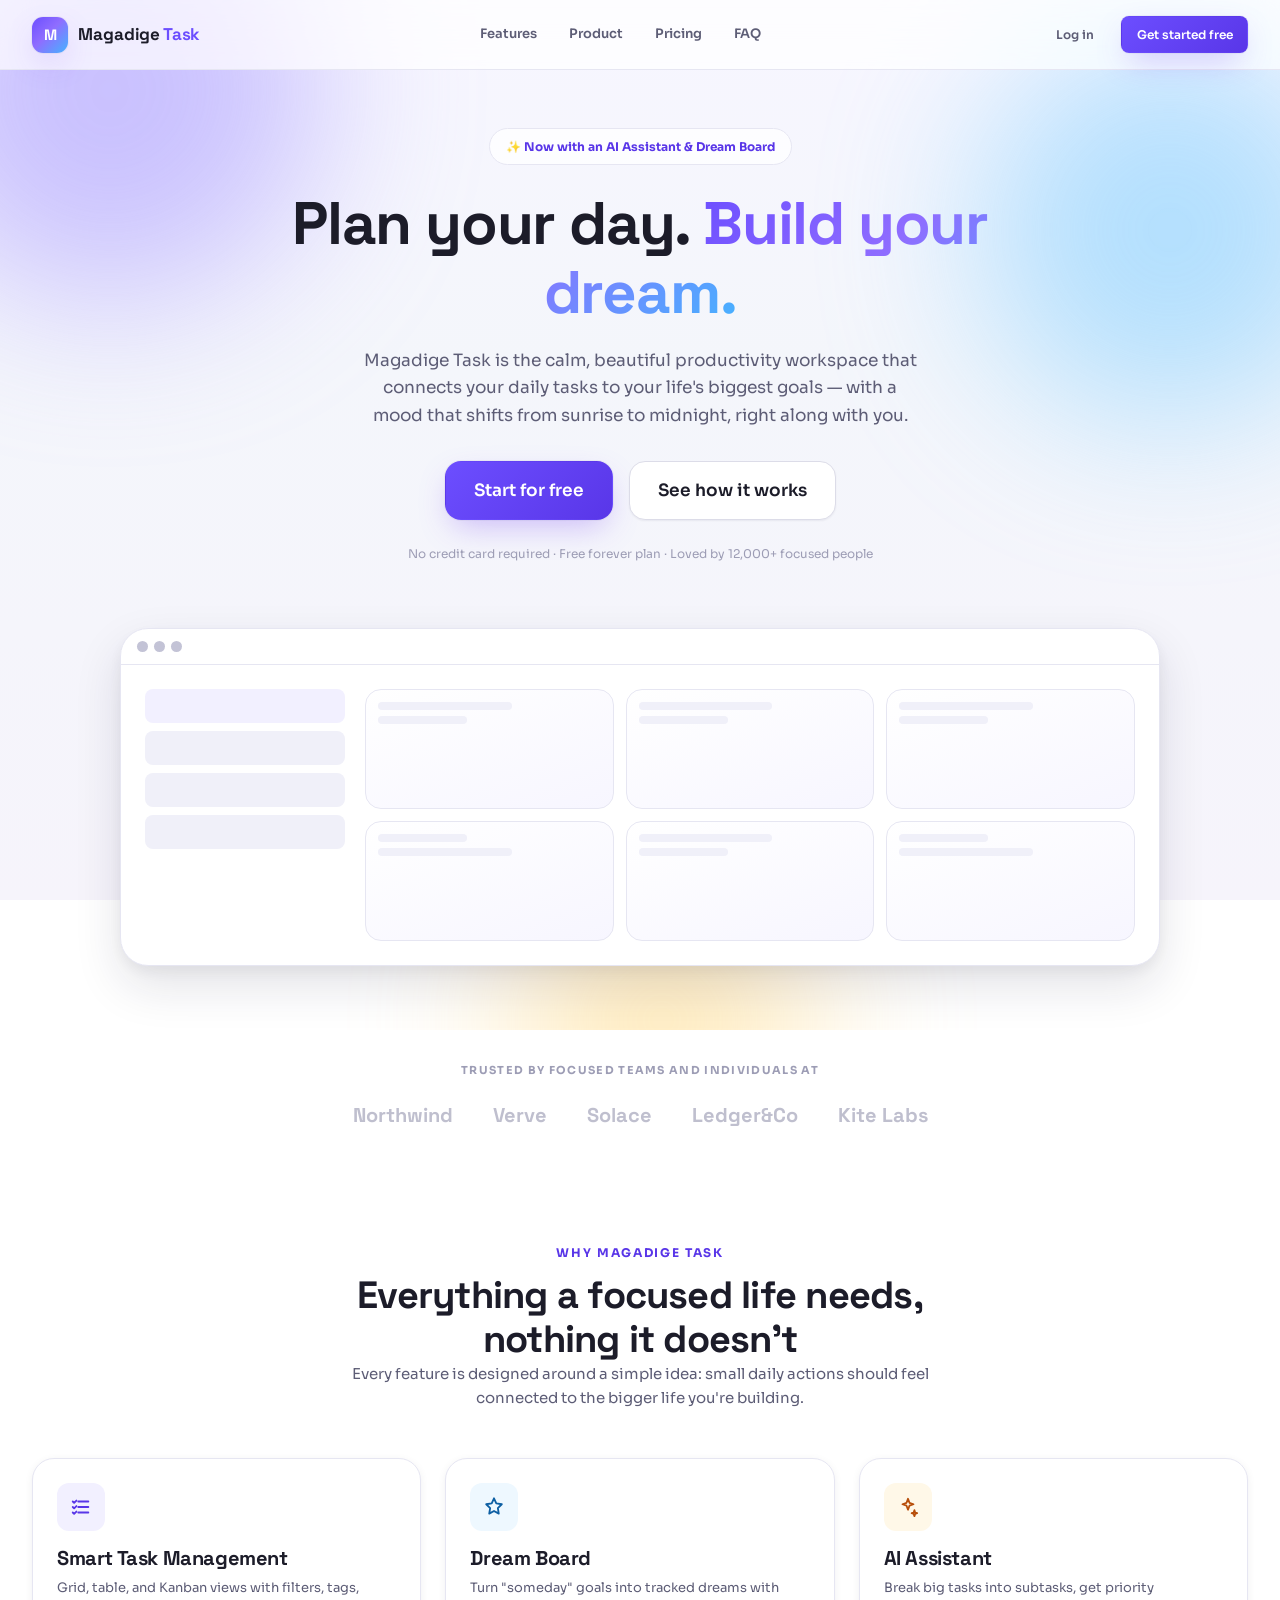
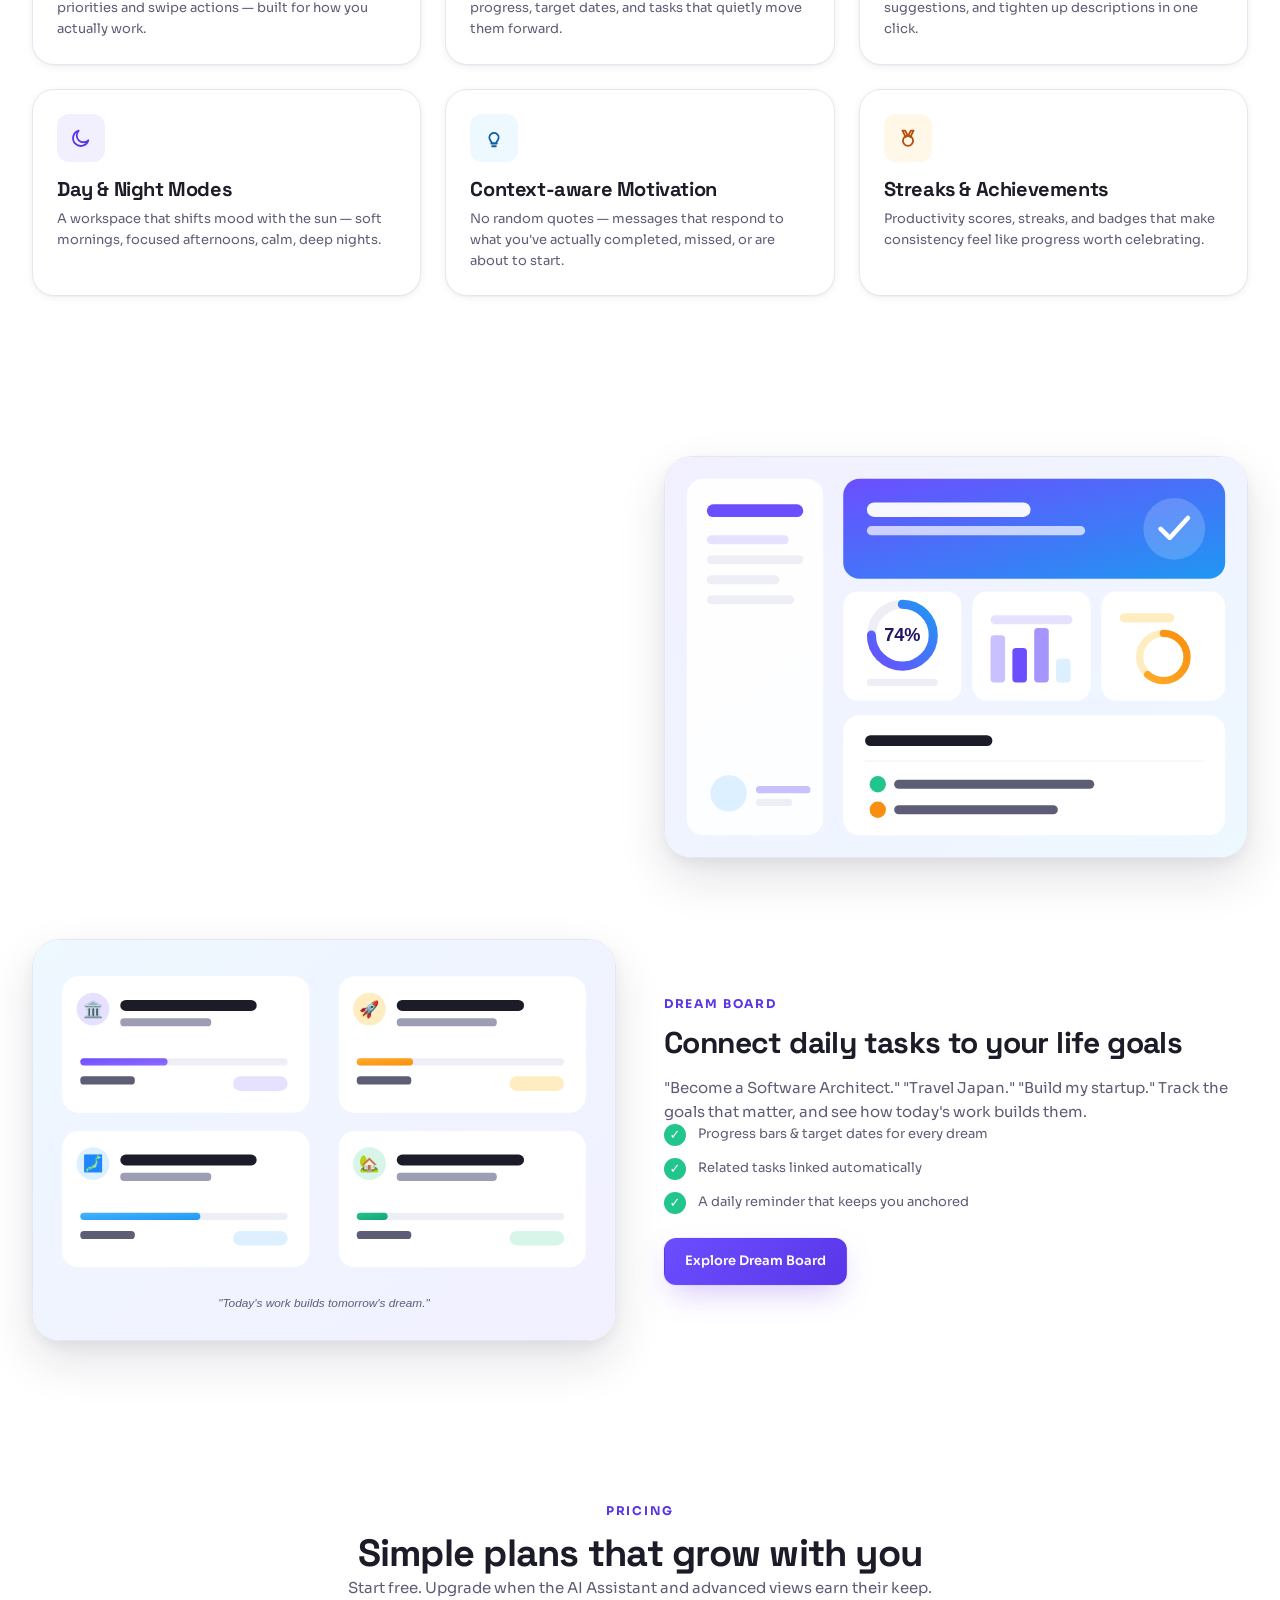
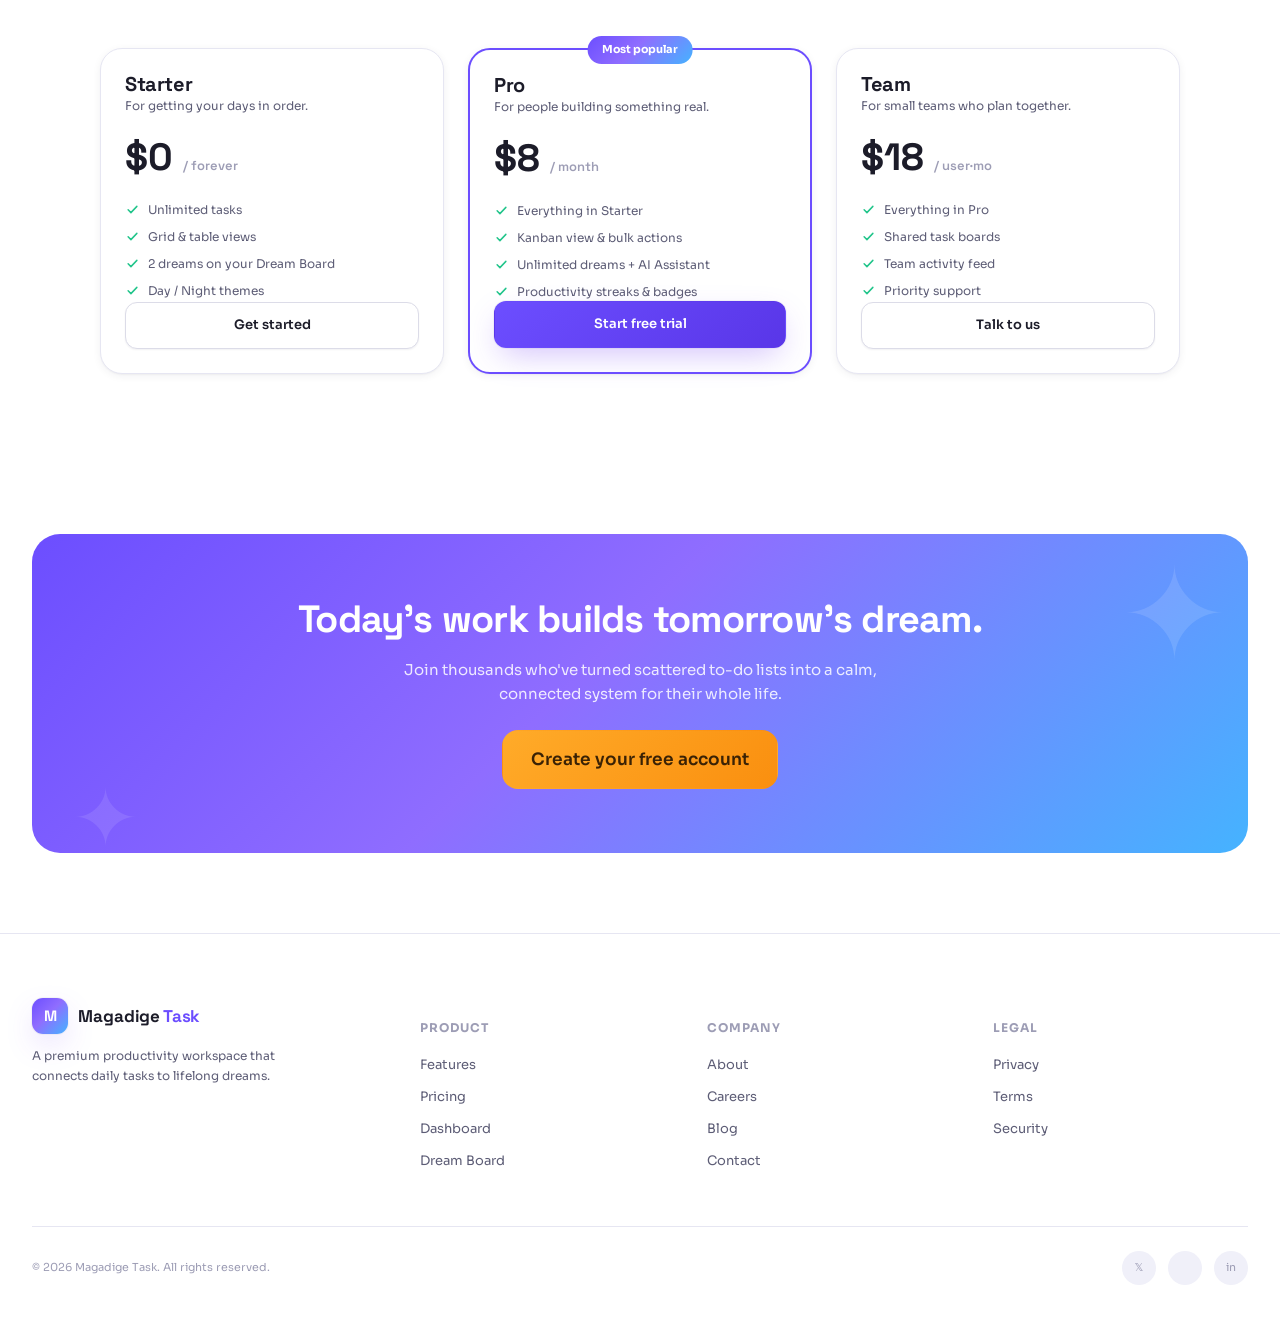
==== To do web - front end/index.html @ 0cd831a3 "Initial commit" ====
<!DOCTYPE html>
<html lang="en">
<head>
<meta charset="UTF-8" />
<meta name="viewport" content="width=device-width, initial-scale=1.0" />
<title>Magadige Task — Turn today's work into tomorrow's dream</title>
<meta name="description" content="A premium, AI-inspired productivity platform. Plan tasks, track dreams, and stay motivated with a beautifully designed day/night workspace." />
<link rel="preconnect" href="https://fonts.googleapis.com">
<link href="https://fonts.googleapis.com/css2?family=Sora:wght@400;500;600;700;800&family=Space+Grotesk:wght@500;600;700&display=swap" rel="stylesheet">
<script>
  (function () {
    var ov = localStorage.getItem("magadige_theme_override");
    var h = new Date().getHours();
    var period = ov === "day" ? "afternoon" : ov === "night" ? "night" : (h >= 5 && h < 12 ? "morning" : h >= 12 && h < 17 ? "afternoon" : h >= 17 && h < 21 ? "evening" : "night");
    document.documentElement.setAttribute("data-theme", period === "night" ? "night" : "day");
    document.documentElement.setAttribute("data-period", period);
  })();
</script>
<link rel="stylesheet" href="css/variables.css" />
<link rel="stylesheet" href="css/base.css" />
<link rel="stylesheet" href="css/animations.css" />
<link rel="stylesheet" href="css/components.css" />
<link rel="stylesheet" href="css/pages/landing.css" />
</head>
<body>

<!-- ============================= NAVBAR ============================= -->
<nav class="nav">
  <div class="brand">
    <div class="brand-mark">M</div>
    <div class="brand-name">Magadige <span>Task</span></div>
  </div>
  <div class="nav-links">
    <a href="#features">Features</a>
    <a href="#showcase">Product</a>
    <a href="#pricing">Pricing</a>
    <a href="#faq">FAQ</a>
  </div>
  <div class="nav-cta">
    <a href="login.html" class="btn btn-ghost btn-sm">Log in</a>
    <a href="register.html" class="btn btn-primary btn-sm">Get started free</a>
  </div>
  <button class="icon-btn nav-burger" id="navBurger" aria-label="Menu"></button>
</nav>

<!-- ============================= HERO ============================= -->
<header class="hero">
  <div class="hero-bg-orb a"></div>
  <div class="hero-bg-orb b"></div>
  <div class="hero-bg-orb c"></div>

  <div class="hero-badge anim-fade-up">✨ Now with an AI Assistant &amp; Dream Board</div>
  <h1 class="anim-fade-up" style="animation-delay:.05s">Plan your day. <span class="grad">Build your dream.</span></h1>
  <p class="lead anim-fade-up" style="animation-delay:.1s">Magadige Task is the calm, beautiful productivity workspace that connects your daily tasks to your life's biggest goals — with a mood that shifts from sunrise to midnight, right along with you.</p>
  <div class="hero-cta anim-fade-up" style="animation-delay:.15s">
    <a href="register.html" class="btn btn-primary btn-lg">Start for free</a>
    <a href="#showcase" class="btn btn-secondary btn-lg">See how it works</a>
  </div>
  <p class="hero-meta anim-fade-up" style="animation-delay:.2s">No credit card required · Free forever plan · Loved by 12,000+ focused people</p>

  <div class="hero-mock anim-scale-in" style="animation-delay:.25s">
    <div class="hero-mock-bar"><span></span><span></span><span></span></div>
    <div class="hero-mock-body">
      <div class="mock-side">
        <div class="mock-side-item active"></div>
        <div class="mock-side-item"></div>
        <div class="mock-side-item"></div>
        <div class="mock-side-item"></div>
      </div>
      <div class="mock-main">
        <div class="mock-card"><div class="mock-line w60"></div><div class="mock-line w40"></div></div>
        <div class="mock-card"><div class="mock-line w60"></div><div class="mock-line w40"></div></div>
        <div class="mock-card"><div class="mock-line w60"></div><div class="mock-line w40"></div></div>
        <div class="mock-card"><div class="mock-line w40"></div><div class="mock-line w60"></div></div>
        <div class="mock-card"><div class="mock-line w60"></div><div class="mock-line w40"></div></div>
        <div class="mock-card"><div class="mock-line w40"></div><div class="mock-line w60"></div></div>
      </div>
    </div>
  </div>
</header>

<section class="trust-strip">
  <p>Trusted by focused teams and individuals at</p>
  <div class="trust-logos">
    <span>Northwind</span><span>Verve</span><span>Solace</span><span>Ledger&amp;Co</span><span>Kite Labs</span>
  </div>
</section>

<!-- ============================= FEATURES ============================= -->
<section class="section" id="features">
  <div class="section-intro">
    <span class="eyebrow">Why Magadige Task</span>
    <h2>Everything a focused life needs, nothing it doesn't</h2>
    <p>Every feature is designed around a simple idea: small daily actions should feel connected to the bigger life you're building.</p>
  </div>
  <div class="feature-grid stagger">
    <div class="card feature-card hover-lift">
      <div class="feature-icon"><svg viewBox="0 0 24 24" fill="none" stroke="currentColor" stroke-width="2" stroke-linecap="round" stroke-linejoin="round"><path d="M9 6h11M9 12h11M9 18h11"/><path d="m3 6 1.5 1.5L7 5"/><path d="m3 12 1.5 1.5L7 11"/><path d="m3 18 1.5 1.5L7 17"/></svg></div>
      <h4>Smart Task Management</h4>
      <p>Grid, table, and Kanban views with filters, tags, priorities and swipe actions — built for how you actually work.</p>
    </div>
    <div class="card feature-card hover-lift">
      <div class="feature-icon"><svg viewBox="0 0 24 24" fill="none" stroke="currentColor" stroke-width="2" stroke-linecap="round" stroke-linejoin="round"><path d="M12 2.5 14.5 8l6 1-4.3 4.2 1 6-5.2-2.9-5.2 2.9 1-6L3.5 9l6-1Z"/></svg></div>
      <h4>Dream Board</h4>
      <p>Turn "someday" goals into tracked dreams with progress, target dates, and tasks that quietly move them forward.</p>
    </div>
    <div class="card feature-card hover-lift">
      <div class="feature-icon"><svg viewBox="0 0 24 24" fill="none" stroke="currentColor" stroke-width="2" stroke-linecap="round" stroke-linejoin="round"><path d="m12 3 1.6 4.4L18 9l-4.4 1.6L12 15l-1.6-4.4L6 9l4.4-1.6Z"/><path d="M19 15.5 19.8 18l2.2.8-2.2.8L19 22l-.8-2.4-2.2-.8 2.2-.8Z"/></svg></div>
      <h4>AI Assistant</h4>
      <p>Break big tasks into subtasks, get priority suggestions, and tighten up descriptions in one click.</p>
    </div>
    <div class="card feature-card hover-lift">
      <div class="feature-icon"><svg viewBox="0 0 24 24" fill="none" stroke="currentColor" stroke-width="2" stroke-linecap="round" stroke-linejoin="round"><path d="M20 14.5A8.5 8.5 0 1 1 9.5 4a7 7 0 0 0 10.5 10.5Z"/></svg></div>
      <h4>Day &amp; Night Modes</h4>
      <p>A workspace that shifts mood with the sun — soft mornings, focused afternoons, calm, deep nights.</p>
    </div>
    <div class="card feature-card hover-lift">
      <div class="feature-icon"><svg viewBox="0 0 24 24" fill="none" stroke="currentColor" stroke-width="2" stroke-linecap="round" stroke-linejoin="round"><path d="M9 18h6M10 21h4M8 14.5a5 5 0 1 1 8 0c-.9 1-1.5 1.7-1.5 3H9.5c0-1.3-.6-2-1.5-3Z"/></svg></div>
      <h4>Context-aware Motivation</h4>
      <p>No random quotes — messages that respond to what you've actually completed, missed, or are about to start.</p>
    </div>
    <div class="card feature-card hover-lift">
      <div class="feature-icon"><svg viewBox="0 0 24 24" fill="none" stroke="currentColor" stroke-width="2" stroke-linecap="round" stroke-linejoin="round"><circle cx="12" cy="15" r="5.5"/><path d="m9 4 3 6 3-6M9 4H6l3.5 7M15 4h3l-3.5 7"/></svg></div>
      <h4>Streaks &amp; Achievements</h4>
      <p>Productivity scores, streaks, and badges that make consistency feel like progress worth celebrating.</p>
    </div>
  </div>
</section>

<!-- ============================= SHOWCASE ============================= -->
<section class="section" id="showcase">
  <div class="showcase" style="margin-bottom: var(--sp-20);">
    <div class="showcase-copy anim-fade-up">
      <span class="eyebrow">Dashboard</span>
      <h3>A morning briefing that actually motivates you</h3>
      <p>See your progress, your focus for the day, and a quote that matches your momentum — not a random one.</p>
      <ul class="showcase-list">
        <li><span class="tick">✓</span> Daily &amp; weekly progress at a glance</li>
        <li><span class="tick">✓</span> Task statistics: completed, pending, overdue</li>
        <li><span class="tick">✓</span> Productivity score with streaks and badges</li>
      </ul>
      <a href="register.html" class="btn btn-primary" style="margin-top:var(--sp-6);">Try the dashboard</a>
    </div>
    <div class="showcase-visual anim-scale-in">
      <img src="assets/illustrations/shot-dashboard.svg" alt="Magadige Task dashboard preview" />
    </div>
  </div>

  <div class="showcase reverse">
    <div class="showcase-copy anim-fade-up">
      <span class="eyebrow">Dream Board</span>
      <h3>Connect daily tasks to your life goals</h3>
      <p>"Become a Software Architect." "Travel Japan." "Build my startup." Track the goals that matter, and see how today's work builds them.</p>
      <ul class="showcase-list">
        <li><span class="tick">✓</span> Progress bars &amp; target dates for every dream</li>
        <li><span class="tick">✓</span> Related tasks linked automatically</li>
        <li><span class="tick">✓</span> A daily reminder that keeps you anchored</li>
      </ul>
      <a href="register.html" class="btn btn-primary" style="margin-top:var(--sp-6);">Explore Dream Board</a>
    </div>
    <div class="showcase-visual anim-scale-in">
      <img src="assets/illustrations/shot-dreams.svg" alt="Dream Board preview" />
    </div>
  </div>
</section>

<!-- ============================= PRICING ============================= -->
<section class="section" id="pricing">
  <div class="section-intro">
    <span class="eyebrow">Pricing</span>
    <h2>Simple plans that grow with you</h2>
    <p>Start free. Upgrade when the AI Assistant and advanced views earn their keep.</p>
  </div>
  <div class="pricing-grid">
    <div class="card price-card">
      <h4>Starter</h4>
      <p style="font-size:var(--fs-xs);">For getting your days in order.</p>
      <div class="price-amount">$0 <span>/ forever</span></div>
      <ul class="price-features">
        <li><svg viewBox="0 0 24 24" width="15" height="15" fill="none" stroke="currentColor" stroke-width="2.4" stroke-linecap="round" stroke-linejoin="round" style="color:var(--mint-500);flex-shrink:0;"><path d="m5 12.5 4.5 4.5L19 7"/></svg> Unlimited tasks</li>
        <li><svg viewBox="0 0 24 24" width="15" height="15" fill="none" stroke="currentColor" stroke-width="2.4" stroke-linecap="round" stroke-linejoin="round" style="color:var(--mint-500);flex-shrink:0;"><path d="m5 12.5 4.5 4.5L19 7"/></svg> Grid &amp; table views</li>
        <li><svg viewBox="0 0 24 24" width="15" height="15" fill="none" stroke="currentColor" stroke-width="2.4" stroke-linecap="round" stroke-linejoin="round" style="color:var(--mint-500);flex-shrink:0;"><path d="m5 12.5 4.5 4.5L19 7"/></svg> 2 dreams on your Dream Board</li>
        <li><svg viewBox="0 0 24 24" width="15" height="15" fill="none" stroke="currentColor" stroke-width="2.4" stroke-linecap="round" stroke-linejoin="round" style="color:var(--mint-500);flex-shrink:0;"><path d="m5 12.5 4.5 4.5L19 7"/></svg> Day / Night themes</li>
      </ul>
      <a href="register.html" class="btn btn-secondary btn-block">Get started</a>
    </div>
    <div class="card price-card featured">
      <div class="price-badge">Most popular</div>
      <h4>Pro</h4>
      <p style="font-size:var(--fs-xs);">For people building something real.</p>
      <div class="price-amount">$8 <span>/ month</span></div>
      <ul class="price-features">
        <li><svg viewBox="0 0 24 24" width="15" height="15" fill="none" stroke="currentColor" stroke-width="2.4" stroke-linecap="round" stroke-linejoin="round" style="color:var(--mint-500);flex-shrink:0;"><path d="m5 12.5 4.5 4.5L19 7"/></svg> Everything in Starter</li>
        <li><svg viewBox="0 0 24 24" width="15" height="15" fill="none" stroke="currentColor" stroke-width="2.4" stroke-linecap="round" stroke-linejoin="round" style="color:var(--mint-500);flex-shrink:0;"><path d="m5 12.5 4.5 4.5L19 7"/></svg> Kanban view &amp; bulk actions</li>
        <li><svg viewBox="0 0 24 24" width="15" height="15" fill="none" stroke="currentColor" stroke-width="2.4" stroke-linecap="round" stroke-linejoin="round" style="color:var(--mint-500);flex-shrink:0;"><path d="m5 12.5 4.5 4.5L19 7"/></svg> Unlimited dreams + AI Assistant</li>
        <li><svg viewBox="0 0 24 24" width="15" height="15" fill="none" stroke="currentColor" stroke-width="2.4" stroke-linecap="round" stroke-linejoin="round" style="color:var(--mint-500);flex-shrink:0;"><path d="m5 12.5 4.5 4.5L19 7"/></svg> Productivity streaks &amp; badges</li>
      </ul>
      <a href="register.html" class="btn btn-primary btn-block">Start free trial</a>
    </div>
    <div class="card price-card">
      <h4>Team</h4>
      <p style="font-size:var(--fs-xs);">For small teams who plan together.</p>
      <div class="price-amount">$18 <span>/ user·mo</span></div>
      <ul class="price-features">
        <li><svg viewBox="0 0 24 24" width="15" height="15" fill="none" stroke="currentColor" stroke-width="2.4" stroke-linecap="round" stroke-linejoin="round" style="color:var(--mint-500);flex-shrink:0;"><path d="m5 12.5 4.5 4.5L19 7"/></svg> Everything in Pro</li>
        <li><svg viewBox="0 0 24 24" width="15" height="15" fill="none" stroke="currentColor" stroke-width="2.4" stroke-linecap="round" stroke-linejoin="round" style="color:var(--mint-500);flex-shrink:0;"><path d="m5 12.5 4.5 4.5L19 7"/></svg> Shared task boards</li>
        <li><svg viewBox="0 0 24 24" width="15" height="15" fill="none" stroke="currentColor" stroke-width="2.4" stroke-linecap="round" stroke-linejoin="round" style="color:var(--mint-500);flex-shrink:0;"><path d="m5 12.5 4.5 4.5L19 7"/></svg> Team activity feed</li>
        <li><svg viewBox="0 0 24 24" width="15" height="15" fill="none" stroke="currentColor" stroke-width="2.4" stroke-linecap="round" stroke-linejoin="round" style="color:var(--mint-500);flex-shrink:0;"><path d="m5 12.5 4.5 4.5L19 7"/></svg> Priority support</li>
      </ul>
      <a href="register.html" class="btn btn-secondary btn-block">Talk to us</a>
    </div>
  </div>
</section>

<!-- ============================= CTA ============================= -->
<section class="section" id="faq">
  <div class="cta-banner">
    <h2>Today's work builds tomorrow's dream.</h2>
    <p>Join thousands who've turned scattered to-do lists into a calm, connected system for their whole life.</p>
    <a href="register.html" class="btn btn-accent btn-lg">Create your free account</a>
  </div>
</section>

<!-- ============================= FOOTER ============================= -->
<footer class="footer">
  <div class="footer-grid">
    <div class="footer-brand">
      <div class="brand">
        <div class="brand-mark">M</div>
        <div class="brand-name">Magadige <span>Task</span></div>
      </div>
      <p>A premium productivity workspace that connects daily tasks to lifelong dreams.</p>
    </div>
    <div class="footer-col">
      <h5>Product</h5>
      <a href="#features">Features</a>
      <a href="#pricing">Pricing</a>
      <a href="dashboard.html">Dashboard</a>
      <a href="dreams.html">Dream Board</a>
    </div>
    <div class="footer-col">
      <h5>Company</h5>
      <a href="#">About</a>
      <a href="#">Careers</a>
      <a href="#">Blog</a>
      <a href="#">Contact</a>
    </div>
    <div class="footer-col">
      <h5>Legal</h5>
      <a href="#">Privacy</a>
      <a href="#">Terms</a>
      <a href="#">Security</a>
    </div>
  </div>
  <div class="footer-bottom">
    <span>© 2026 Magadige Task. All rights reserved.</span>
    <div class="footer-social">
      <a href="#" aria-label="Twitter">𝕏</a>
      <a href="#" aria-label="GitHub"></a>
      <a href="#" aria-label="LinkedIn">in</a>
    </div>
  </div>
</footer>

<script src="js/icons.js"></script>
<script src="js/landing.js"></script>
</body>
</html>
---- To do web - front end/css/variables.css ----
/* ==========================================================================
   MAGADIGE TASK — Design Tokens
   Core variables shared across the entire product. Themes (day/night) swap
   the semantic tokens only — component CSS never hardcodes raw colors.
   ========================================================================== */

:root {
  /* ---- Brand ramp -------------------------------------------------- */
  --indigo-50:  #f2f0ff;
  --indigo-100: #e5e1ff;
  --indigo-200: #c9c0ff;
  --indigo-300: #a596ff;
  --indigo-400: #8570ff;
  --indigo-500: #6c4eff;
  --indigo-600: #5936e8;
  --indigo-700: #4527c2;
  --indigo-800: #341d94;
  --indigo-900: #241468;

  --sky-50:  #eef8ff;
  --sky-100: #dcf0ff;
  --sky-200: #b3e2ff;
  --sky-300: #7dcdff;
  --sky-400: #45b3ff;
  --sky-500: #1f97f2;
  --sky-600: #1078cc;
  --sky-700: #0d5fa3;
  --sky-800: #0e4d81;
  --sky-900: #0f3f68;

  --amber-50:  #fff8e8;
  --amber-100: #ffedc2;
  --amber-200: #ffdb8a;
  --amber-300: #ffc352;
  --amber-400: #ffab29;
  --amber-500: #fa8f0f;
  --amber-600: #dd6c08;
  --amber-700: #b74e0a;
  --amber-800: #93390f;
  --amber-900: #782f10;

  --coral-500: #ff6b6b;
  --coral-600: #ee4f4f;
  --mint-500:  #22c58b;
  --mint-600:  #16a374;

  --gray-0:   #ffffff;
  --gray-25:  #fbfbfe;
  --gray-50:  #f5f5fb;
  --gray-100: #eeeef7;
  --gray-150: #e6e6f2;
  --gray-200: #dcdce8;
  --gray-300: #c3c3d6;
  --gray-400: #9d9db5;
  --gray-500: #7a7a95;
  --gray-600: #5d5d76;
  --gray-700: #46465c;
  --gray-800: #2e2e40;
  --gray-900: #1c1c29;
  --gray-950: #101018;

  /* ---- Typography ---------------------------------------------------- */
  --font-display: "Space Grotesk", "Sora", ui-sans-serif, sans-serif;
  --font-sans: "Sora", "Inter", ui-sans-serif, system-ui, -apple-system, "Segoe UI", sans-serif;
  --font-mono: "JetBrains Mono", ui-monospace, "SFMono-Regular", Menlo, monospace;

  --fs-2xs: 0.6875rem;
  --fs-xs:  0.75rem;
  --fs-sm:  0.8125rem;
  --fs-base: 0.9375rem;
  --fs-md:  1.0625rem;
  --fs-lg:  1.25rem;
  --fs-xl:  1.5rem;
  --fs-2xl: 1.875rem;
  --fs-3xl: 2.375rem;
  --fs-4xl: 3rem;
  --fs-5xl: 3.75rem;

  --lh-tight: 1.15;
  --lh-snug: 1.35;
  --lh-normal: 1.6;

  /* ---- Spacing (4px scale) ------------------------------------------- */
  --sp-1: 0.25rem;
  --sp-2: 0.5rem;
  --sp-3: 0.75rem;
  --sp-4: 1rem;
  --sp-5: 1.25rem;
  --sp-6: 1.5rem;
  --sp-8: 2rem;
  --sp-10: 2.5rem;
  --sp-12: 3rem;
  --sp-16: 4rem;
  --sp-20: 5rem;
  --sp-24: 6rem;

  /* ---- Radius ---------------------------------------------------------- */
  --r-sm: 8px;
  --r-md: 12px;
  --r-lg: 16px;
  --r-xl: 22px;
  --r-2xl: 28px;
  --r-full: 999px;

  /* ---- Motion ---------------------------------------------------------- */
  --ease-out: cubic-bezier(0.16, 1, 0.3, 1);
  --ease-in-out: cubic-bezier(0.65, 0, 0.35, 1);
  --ease-spring: cubic-bezier(0.34, 1.56, 0.64, 1);
  --dur-fast: 140ms;
  --dur-base: 220ms;
  --dur-slow: 420ms;
  --dur-slower: 650ms;

  /* ---- Elevation (day defaults, overridden per-theme below) ---------- */
  --shadow-color: 235 45% 15%;
  --shadow-xs: 0 1px 2px hsl(var(--shadow-color) / 0.06);
  --shadow-sm: 0 2px 8px hsl(var(--shadow-color) / 0.06), 0 1px 2px hsl(var(--shadow-color) / 0.04);
  --shadow-md: 0 8px 24px hsl(var(--shadow-color) / 0.08), 0 2px 6px hsl(var(--shadow-color) / 0.05);
  --shadow-lg: 0 20px 48px hsl(var(--shadow-color) / 0.12), 0 6px 16px hsl(var(--shadow-color) / 0.06);
  --shadow-glow: 0 0 0 1px hsl(var(--shadow-color) / 0.04), 0 12px 32px -8px hsl(258 90% 60% / 0.35);

  --container-max: 1280px;
  --z-nav: 100;
  --z-drawer: 300;
  --z-modal: 300;
  --z-toast: 400;
  --z-ai: 250;
}

/* ==========================================================================
   ☀️ DAY THEME (default) — bright, airy, optimistic
   ========================================================================== */
:root,
[data-theme="day"] {
  --bg-app: linear-gradient(180deg, #f7f6ff 0%, #f4f6fb 40%, #f6f4fb 100%);
  --bg-canvas: #f5f5fb;
  --bg-surface: #ffffff;
  --bg-surface-2: #fbfbff;
  --bg-sunken: #f0f0f9;
  --bg-glass: rgba(255, 255, 255, 0.72);
  --bg-glass-border: rgba(255, 255, 255, 0.5);
  --bg-overlay: rgba(28, 28, 41, 0.42);

  --text-primary: var(--gray-900);
  --text-secondary: var(--gray-600);
  --text-tertiary: var(--gray-400);
  --text-inverse: #ffffff;
  --text-on-brand: #ffffff;

  --border-subtle: var(--gray-150);
  --border-default: var(--gray-200);
  --border-strong: var(--gray-300);

  --brand: var(--indigo-500);
  --brand-strong: var(--indigo-600);
  --brand-soft: var(--indigo-50);
  --accent: var(--amber-500);
  --accent-soft: var(--amber-50);
  --secondary: var(--sky-500);
  --secondary-soft: var(--sky-50);

  --hero-gradient: linear-gradient(135deg, #6c4eff 0%, #8f6dff 45%, #45b3ff 100%);
  --card-gradient: linear-gradient(160deg, #ffffff 0%, #f7f6ff 100%);
  --sidebar-bg: rgba(255, 255, 255, 0.78);

  --period-icon-filter: none;
  color-scheme: light;
}

/* ==========================================================================
   🌙 NIGHT THEME — calm, deep, focused
   ========================================================================== */
[data-theme="night"] {
  --shadow-color: 250 60% 3%;
  --bg-app: radial-gradient(1200px 800px at 15% -10%, #221a45 0%, transparent 60%),
            radial-gradient(1000px 700px at 110% 10%, #12233f 0%, transparent 55%),
            linear-gradient(180deg, #100f1c 0%, #0c0c15 100%);
  --bg-canvas: #100f1c;
  --bg-surface: #17162650;
  --bg-surface: #191828;
  --bg-surface-2: #1f1e30;
  --bg-sunken: #14131f;
  --bg-glass: rgba(25, 24, 40, 0.6);
  --bg-glass-border: rgba(255, 255, 255, 0.08);
  --bg-overlay: rgba(4, 4, 10, 0.6);

  --text-primary: #f2f1fb;
  --text-secondary: #a9a8c4;
  --text-tertiary: #706f8d;
  --text-inverse: #16151f;
  --text-on-brand: #ffffff;

  --border-subtle: #27263b;
  --border-default: #302f47;
  --border-strong: #423f61;

  --brand: var(--indigo-400);
  --brand-strong: var(--indigo-300);
  --brand-soft: #241f42;
  --accent: var(--amber-400);
  --accent-soft: #382a12;
  --secondary: var(--sky-400);
  --secondary-soft: #16283f;

  --hero-gradient: linear-gradient(135deg, #4527c2 0%, #6c4eff 45%, #1078cc 100%);
  --card-gradient: linear-gradient(160deg, #1c1b2e 0%, #15141f 100%);
  --sidebar-bg: rgba(20, 19, 32, 0.75);

  color-scheme: dark;
}
---- To do web - front end/css/base.css ----
/* ==========================================================================
   Reset & base typography
   ========================================================================== */

*, *::before, *::after { box-sizing: border-box; }

html { -webkit-text-size-adjust: 100%; scroll-behavior: smooth; }

body, h1, h2, h3, h4, p, figure, blockquote, dl, dd { margin: 0; }

ul[class], ol[class] { list-style: none; margin: 0; padding: 0; }

img, picture, svg { display: block; max-width: 100%; }

/* Guarantee [hidden] always wins over component display rules of equal specificity */
[hidden] { display: none !important; }

input, button, textarea, select { font: inherit; color: inherit; }

button { cursor: pointer; background: none; border: none; appearance: none; }

a { color: inherit; text-decoration: none; }

@media (prefers-reduced-motion: reduce) {
  *, *::before, *::after {
    animation-duration: 0.01ms !important;
    animation-iteration-count: 1 !important;
    transition-duration: 0.01ms !important;
    scroll-behavior: auto !important;
  }
}

html, body {
  height: 100%;
}

body {
  font-family: var(--font-sans);
  font-size: var(--fs-base);
  line-height: var(--lh-normal);
  color: var(--text-primary);
  background: var(--bg-app);
  background-attachment: fixed;
  min-height: 100vh;
  -webkit-font-smoothing: antialiased;
  transition: background var(--dur-slower) var(--ease-in-out), color var(--dur-base) var(--ease-in-out);
}

h1, h2, h3, h4 {
  font-family: var(--font-display);
  font-weight: 700;
  line-height: var(--lh-tight);
  letter-spacing: -0.02em;
  color: var(--text-primary);
}

h1 { font-size: var(--fs-4xl); }
h2 { font-size: var(--fs-3xl); }
h3 { font-size: var(--fs-xl); }
h4 { font-size: var(--fs-lg); }

p { color: var(--text-secondary); }

.eyebrow {
  font-size: var(--fs-xs);
  font-weight: 700;
  letter-spacing: 0.14em;
  text-transform: uppercase;
  color: var(--brand-strong);
}

/* ---- Scrollbars ---------------------------------------------------- */
* { scrollbar-width: thin; scrollbar-color: var(--border-strong) transparent; }
*::-webkit-scrollbar { width: 8px; height: 8px; }
*::-webkit-scrollbar-track { background: transparent; }
*::-webkit-scrollbar-thumb { background: var(--border-strong); border-radius: var(--r-full); }

/* ---- Selection ------------------------------------------------------ */
::selection { background: var(--indigo-200); color: var(--indigo-900); }

/* ---- Focus states (accessibility) ----------------------------------- */
:focus-visible {
  outline: 2px solid var(--brand);
  outline-offset: 2px;
  border-radius: var(--r-sm);
}

/* ---- Layout utilities ------------------------------------------------ */
.container {
  width: 100%;
  max-width: var(--container-max);
  margin-inline: auto;
  padding-inline: var(--sp-6);
}

.visually-hidden {
  position: absolute !important;
  width: 1px; height: 1px;
  padding: 0; margin: -1px;
  overflow: hidden;
  clip: rect(0,0,0,0);
  white-space: nowrap; border: 0;
}

.text-secondary { color: var(--text-secondary); }
.text-tertiary { color: var(--text-tertiary); }
.text-brand { color: var(--brand); }
.text-center { text-align: center; }

.flex { display: flex; }
.flex-col { flex-direction: column; }
.items-center { align-items: center; }
.items-start { align-items: flex-start; }
.justify-between { justify-content: space-between; }
.justify-center { justify-content: center; }
.gap-1 { gap: var(--sp-1); }
.gap-2 { gap: var(--sp-2); }
.gap-3 { gap: var(--sp-3); }
.gap-4 { gap: var(--sp-4); }
.gap-6 { gap: var(--sp-6); }
.w-full { width: 100%; }

.mt-0 { margin-top: 0; }
---- To do web - front end/css/animations.css ----
/* ==========================================================================
   Motion library — smooth, restrained, purposeful
   ========================================================================== */

@keyframes fadeIn { from { opacity: 0; } to { opacity: 1; } }

@keyframes fadeUp {
  from { opacity: 0; transform: translateY(14px); }
  to { opacity: 1; transform: translateY(0); }
}

@keyframes fadeDown {
  from { opacity: 0; transform: translateY(-10px); }
  to { opacity: 1; transform: translateY(0); }
}

@keyframes scaleIn {
  from { opacity: 0; transform: scale(0.94); }
  to { opacity: 1; transform: scale(1); }
}

/* Centered dialogs animate scale while keeping their translate(-50%,-50%)
   centering — a plain `animation: scaleIn` would overwrite that transform
   entirely, since keyframes replace the whole property, not merge with it. */
@keyframes modalPopCentered {
  from { opacity: 0; transform: translate(-50%, -50%) scale(0.94); }
  to { opacity: 1; transform: translate(-50%, -50%) scale(1); }
}

@keyframes slideInRight {
  from { opacity: 0; transform: translateX(28px); }
  to { opacity: 1; transform: translateX(0); }
}

@keyframes popIn {
  0% { opacity: 0; transform: scale(0.8); }
  70% { transform: scale(1.03); }
  100% { opacity: 1; transform: scale(1); }
}

@keyframes floatY {
  0%, 100% { transform: translateY(0px); }
  50% { transform: translateY(-12px); }
}

@keyframes floatSlow {
  0%, 100% { transform: translateY(0) rotate(0deg); }
  50% { transform: translateY(-8px) rotate(2deg); }
}

@keyframes pulseGlow {
  0%, 100% { box-shadow: 0 0 0 0 hsl(258 90% 65% / 0.45); }
  50% { box-shadow: 0 0 0 10px hsl(258 90% 65% / 0); }
}

@keyframes spin { to { transform: rotate(360deg); } }

@keyframes shimmer {
  0% { background-position: -400px 0; }
  100% { background-position: 400px 0; }
}

@keyframes progressFill {
  from { width: 0; }
}

@keyframes drawCircle {
  from { stroke-dashoffset: var(--circ, 283); }
}

@keyframes ringPulse {
  0% { transform: scale(0.9); opacity: 0.6; }
  100% { transform: scale(1.4); opacity: 0; }
}

@keyframes twinkle {
  0%, 100% { opacity: 0.2; transform: scale(0.8); }
  50% { opacity: 1; transform: scale(1.1); }
}

@keyframes bounceIn {
  0% { opacity: 0; transform: translateY(10px) scale(0.96); }
  60% { opacity: 1; transform: translateY(-2px) scale(1.01); }
  100% { transform: translateY(0) scale(1); }
}

@keyframes marquee {
  from { transform: translateX(0); }
  to { transform: translateX(-50%); }
}

.anim-fade-in { animation: fadeIn var(--dur-slow) var(--ease-out) both; }
.anim-fade-up { animation: fadeUp var(--dur-slow) var(--ease-out) both; }
.anim-scale-in { animation: scaleIn var(--dur-base) var(--ease-spring) both; }
.anim-pop { animation: popIn var(--dur-slow) var(--ease-spring) both; }
.anim-float { animation: floatY 5s var(--ease-in-out) infinite; }
.anim-float-slow { animation: floatSlow 7s var(--ease-in-out) infinite; }

.stagger > * { animation: fadeUp var(--dur-slow) var(--ease-out) both; }
.stagger > *:nth-child(1) { animation-delay: 0.04s; }
.stagger > *:nth-child(2) { animation-delay: 0.09s; }
.stagger > *:nth-child(3) { animation-delay: 0.14s; }
.stagger > *:nth-child(4) { animation-delay: 0.19s; }
.stagger > *:nth-child(5) { animation-delay: 0.24s; }
.stagger > *:nth-child(6) { animation-delay: 0.29s; }
.stagger > *:nth-child(7) { animation-delay: 0.34s; }
.stagger > *:nth-child(8) { animation-delay: 0.39s; }

/* ---- Skeleton / shimmer loading -------------------------------------- */
.skeleton {
  position: relative;
  background: var(--bg-sunken);
  border-radius: var(--r-sm);
  overflow: hidden;
  isolation: isolate;
}
.skeleton::after {
  content: "";
  position: absolute; inset: 0;
  background: linear-gradient(90deg, transparent, hsl(0 0% 100% / 0.35), transparent);
  background-size: 400px 100%;
  animation: shimmer 1.6s ease-in-out infinite;
}
[data-theme="night"] .skeleton::after {
  background: linear-gradient(90deg, transparent, hsl(255 60% 60% / 0.14), transparent);
  background-size: 400px 100%;
}

/* ---- Page transition wrapper ------------------------------------------ */
.page-enter { animation: fadeUp var(--dur-slow) var(--ease-out) both; }

/* ---- Hover micro-interactions ------------------------------------------ */
.hover-lift {
  transition: transform var(--dur-base) var(--ease-out), box-shadow var(--dur-base) var(--ease-out), border-color var(--dur-base) var(--ease-out);
}
.hover-lift:hover {
  transform: translateY(-4px);
  box-shadow: var(--shadow-lg);
}
---- To do web - front end/css/components.css ----
/* ==========================================================================
   Component library — buttons, cards, forms, badges, overlays
   ========================================================================== */

/* ---- Brand mark (used in navbar, sidebar, auth panels) ------------------ */
.brand { display: flex; align-items: center; gap: 0.65rem; }
.brand-mark {
  width: 36px; height: 36px; border-radius: 11px;
  background: var(--hero-gradient);
  display: grid; place-content: center;
  box-shadow: var(--shadow-glow);
  color: #fff; font-family: var(--font-display); font-weight: 800;
}
.brand-name { font-family: var(--font-display); font-weight: 800; font-size: var(--fs-md); letter-spacing: -0.01em; color: var(--text-primary); }
.brand-name span { color: var(--brand); }

/* ---- Buttons ---------------------------------------------------------- */
.btn {
  display: inline-flex;
  align-items: center;
  justify-content: center;
  gap: var(--sp-2);
  font-family: var(--font-sans);
  font-size: var(--fs-sm);
  font-weight: 600;
  padding: 0.75rem 1.25rem;
  border-radius: var(--r-md);
  border: 1px solid transparent;
  white-space: nowrap;
  transition: transform var(--dur-fast) var(--ease-out), box-shadow var(--dur-base) var(--ease-out),
              background var(--dur-base) var(--ease-out), border-color var(--dur-base) var(--ease-out), color var(--dur-base) var(--ease-out);
  user-select: none;
}
.btn:active { transform: translateY(1px) scale(0.99); }
.btn svg { width: 17px; height: 17px; flex-shrink: 0; }

.btn-primary {
  background: linear-gradient(135deg, var(--indigo-500), var(--indigo-600));
  color: #fff;
  box-shadow: var(--shadow-glow);
}
.btn-primary:hover { box-shadow: 0 14px 30px -10px hsl(258 90% 55% / 0.55); transform: translateY(-2px); }

.btn-secondary {
  background: var(--bg-surface);
  color: var(--text-primary);
  border-color: var(--border-default);
  box-shadow: var(--shadow-xs);
}
.btn-secondary:hover { border-color: var(--brand); color: var(--brand-strong); transform: translateY(-2px); box-shadow: var(--shadow-sm); }

.btn-ghost { background: transparent; color: var(--text-secondary); }
.btn-ghost:hover { background: var(--bg-sunken); color: var(--text-primary); }

.btn-accent {
  background: linear-gradient(135deg, var(--amber-400), var(--amber-500));
  color: #3a2205;
}
.btn-accent:hover { transform: translateY(-2px); box-shadow: 0 14px 26px -10px hsl(38 95% 55% / 0.55); }

.btn-danger { background: var(--coral-500); color: #fff; }
.btn-danger:hover { background: var(--coral-600); }

.btn-sm { padding: 0.5rem 0.9rem; font-size: var(--fs-xs); border-radius: var(--r-sm); }
.btn-lg { padding: 0.95rem 1.75rem; font-size: var(--fs-md); border-radius: var(--r-lg); }
.btn-block { width: 100%; }
.btn-icon { padding: 0.6rem; border-radius: var(--r-md); }
.btn-round { border-radius: var(--r-full); }

.btn:disabled { opacity: 0.55; pointer-events: none; }

.btn-loading { position: relative; color: transparent !important; pointer-events: none; }
.btn-loading::after {
  content: "";
  position: absolute;
  width: 16px; height: 16px;
  border-radius: 50%;
  border: 2px solid currentColor;
  border-top-color: transparent;
  color: #fff;
  animation: spin 0.7s linear infinite;
}

/* ---- Cards -------------------------------------------------------------- */
.card {
  background: var(--bg-surface);
  border: 1px solid var(--border-subtle);
  border-radius: var(--r-xl);
  box-shadow: var(--shadow-sm);
  padding: var(--sp-6);
  transition: box-shadow var(--dur-base) var(--ease-out), transform var(--dur-base) var(--ease-out), border-color var(--dur-base) var(--ease-out);
}
.card-flush { padding: 0; overflow: hidden; }
.card-glass {
  background: var(--bg-glass);
  backdrop-filter: blur(20px) saturate(160%);
  -webkit-backdrop-filter: blur(20px) saturate(160%);
  border: 1px solid var(--bg-glass-border);
}
.card-gradient { background: var(--card-gradient); }

/* ---- Badges & chips ------------------------------------------------------ */
.badge {
  display: inline-flex;
  align-items: center;
  gap: 5px;
  font-size: var(--fs-2xs);
  font-weight: 700;
  letter-spacing: 0.02em;
  padding: 0.3rem 0.65rem;
  border-radius: var(--r-full);
  line-height: 1;
}
.badge-dot::before { content: ""; width: 6px; height: 6px; border-radius: 50%; background: currentColor; }

.badge-indigo { background: var(--brand-soft); color: var(--brand-strong); }
.badge-sky    { background: var(--secondary-soft); color: var(--sky-700); }
[data-theme="night"] .badge-sky { color: var(--sky-300); }
.badge-amber  { background: var(--accent-soft); color: var(--amber-700); }
[data-theme="night"] .badge-amber { color: var(--amber-300); }
.badge-mint   { background: hsl(155 65% 92%); color: var(--mint-600); }
[data-theme="night"] .badge-mint { background: hsl(155 45% 15%); color: #5fe3b3; }
.badge-coral  { background: hsl(0 90% 95%); color: var(--coral-600); }
[data-theme="night"] .badge-coral { background: hsl(0 45% 20%); color: #ff9c9c; }
.badge-gray   { background: var(--bg-sunken); color: var(--text-secondary); }

.chip {
  display: inline-flex;
  align-items: center;
  gap: var(--sp-2);
  padding: 0.5rem 0.9rem;
  border-radius: var(--r-full);
  border: 1px solid var(--border-default);
  background: var(--bg-surface);
  font-size: var(--fs-xs);
  font-weight: 600;
  color: var(--text-secondary);
  transition: all var(--dur-fast) var(--ease-out);
}
.chip:hover { border-color: var(--brand); color: var(--brand-strong); }
.chip.is-active { background: var(--brand); color: #fff; border-color: var(--brand); }

/* ---- Forms ---------------------------------------------------------------- */
.field { display: flex; flex-direction: column; gap: 0.45rem; }
.field-label { font-size: var(--fs-xs); font-weight: 700; color: var(--text-secondary); }
.field-hint { font-size: var(--fs-2xs); color: var(--text-tertiary); }
.field-error { font-size: var(--fs-2xs); color: var(--coral-600); font-weight: 600; }

.input, .textarea, .select {
  width: 100%;
  background: var(--bg-surface);
  border: 1.5px solid var(--border-default);
  border-radius: var(--r-md);
  padding: 0.8rem 1rem;
  font-size: var(--fs-sm);
  color: var(--text-primary);
  transition: border-color var(--dur-fast) var(--ease-out), box-shadow var(--dur-fast) var(--ease-out);
}
.textarea { resize: vertical; min-height: 96px; font-family: var(--font-sans); }
.input::placeholder, .textarea::placeholder { color: var(--text-tertiary); }
.input:focus, .textarea:focus, .select:focus {
  outline: none;
  border-color: var(--brand);
  box-shadow: 0 0 0 4px var(--brand-soft);
}
.input.has-error { border-color: var(--coral-500); }
.input.has-error:focus { box-shadow: 0 0 0 4px hsl(0 90% 92%); }

.input-group { position: relative; display: flex; align-items: center; }
.input-group .input { padding-left: 2.6rem; }
.input-group-icon {
  position: absolute; left: 0.9rem;
  color: var(--text-tertiary);
  width: 18px; height: 18px;
  pointer-events: none;
}
.input-group-trailing {
  position: absolute; right: 0.6rem;
  display: flex; align-items: center;
}

.checkbox-row { display: flex; align-items: center; gap: 0.6rem; font-size: var(--fs-sm); color: var(--text-secondary); }
.checkbox {
  appearance: none; width: 18px; height: 18px;
  border: 1.5px solid var(--border-strong); border-radius: 6px;
  display: grid; place-content: center; flex-shrink: 0;
  transition: all var(--dur-fast) var(--ease-out);
}
.checkbox:checked { background: var(--brand); border-color: var(--brand); }
.checkbox:checked::after { content: "✓"; color: #fff; font-size: 12px; font-weight: 800; }

/* Toggle switch */
.switch { position: relative; width: 42px; height: 24px; flex-shrink: 0; }
.switch input { position: absolute; opacity: 0; width: 100%; height: 100%; margin: 0; cursor: pointer; }
.switch-track {
  position: absolute; inset: 0; background: var(--border-strong); border-radius: var(--r-full);
  transition: background var(--dur-base) var(--ease-out);
}
.switch-thumb {
  position: absolute; top: 3px; left: 3px; width: 18px; height: 18px; border-radius: 50%;
  background: #fff; box-shadow: var(--shadow-xs);
  transition: transform var(--dur-base) var(--ease-spring);
}
.switch input:checked + .switch-track { background: var(--brand); }
.switch input:checked + .switch-track .switch-thumb { transform: translateX(18px); }
.switch input:checked ~ .switch-thumb { transform: translateX(18px); }

/* ---- Avatar --------------------------------------------------------------- */
.avatar {
  border-radius: var(--r-full);
  object-fit: cover;
  flex-shrink: 0;
  border: 2px solid var(--bg-surface);
  box-shadow: 0 0 0 1px var(--border-subtle);
}
.avatar-text {
  display: grid; place-content: center;
  border-radius: var(--r-full);
  background: linear-gradient(135deg, var(--indigo-400), var(--sky-400));
  color: #fff; font-weight: 700; flex-shrink: 0;
}

/* ---- Progress ---------------------------------------------------------- */
.progress-bar {
  width: 100%; height: 8px; border-radius: var(--r-full);
  background: var(--bg-sunken); overflow: hidden;
}
.progress-bar-fill {
  height: 100%; border-radius: var(--r-full);
  background: linear-gradient(90deg, var(--brand), var(--secondary));
  animation: progressFill 1.1s var(--ease-out) both;
  transition: width var(--dur-slow) var(--ease-out);
}
.progress-bar-fill.amber { background: linear-gradient(90deg, var(--amber-400), var(--amber-500)); }
.progress-bar-fill.mint { background: linear-gradient(90deg, var(--mint-500), #0d8f6b); }
.progress-bar-fill.coral { background: linear-gradient(90deg, var(--coral-500), var(--coral-600)); }

.progress-ring circle { transition: stroke-dashoffset 1s var(--ease-out); }

/* ---- Tooltip ------------------------------------------------------------ */
[data-tooltip] { position: relative; }
[data-tooltip]::after {
  content: attr(data-tooltip);
  position: absolute; bottom: calc(100% + 8px); left: 50%; transform: translateX(-50%) translateY(4px);
  background: var(--gray-900); color: #fff; font-size: var(--fs-2xs); font-weight: 600;
  padding: 0.4rem 0.7rem; border-radius: var(--r-sm); white-space: nowrap;
  opacity: 0; pointer-events: none; transition: all var(--dur-fast) var(--ease-out); z-index: 50;
}
[data-tooltip]:hover::after { opacity: 1; transform: translateX(-50%) translateY(0); }

/* Flip below the element for anything sitting near the top of the viewport
   (topbar icons, etc.) — a tooltip rendered above them would clip off-screen. */
[data-tooltip][data-tooltip-pos="bottom"]::after {
  bottom: auto; top: calc(100% + 8px); transform: translateX(-50%) translateY(-4px);
}
[data-tooltip][data-tooltip-pos="bottom"]:hover::after { transform: translateX(-50%) translateY(0); }

/* ---- Tabs ---------------------------------------------------------------- */
.tabs {
  display: inline-flex; gap: 4px; background: var(--bg-sunken); padding: 4px; border-radius: var(--r-md);
  max-width: 100%; min-width: 0; overflow-x: auto; scrollbar-width: none;
}
.tabs::-webkit-scrollbar { display: none; }
.tab {
  padding: 0.55rem 1rem; border-radius: 9px; font-size: var(--fs-xs); font-weight: 700;
  color: var(--text-secondary); transition: all var(--dur-fast) var(--ease-out);
  display: inline-flex; align-items: center; gap: 6px;
  flex-shrink: 0; white-space: nowrap;
}
.tab:hover { color: var(--text-primary); }
.tab.is-active { background: var(--bg-surface); color: var(--brand-strong); box-shadow: var(--shadow-xs); }

/* ---- Modal / Drawer / Toast --------------------------------------------- */
.overlay {
  position: fixed; inset: 0; background: var(--bg-overlay);
  backdrop-filter: blur(3px);
  z-index: var(--z-modal);
  animation: fadeIn var(--dur-base) var(--ease-out) both;
}
.overlay[hidden] { display: none; }

.modal {
  position: fixed; top: 50%; left: 50%; transform: translate(-50%, -50%);
  width: min(480px, 92vw);
  background: var(--bg-surface);
  border-radius: var(--r-xl);
  border: 1px solid var(--border-subtle);
  box-shadow: var(--shadow-lg);
  padding: var(--sp-8);
  z-index: var(--z-modal);
  max-height: 90vh;
  overflow-y: auto;
  animation: modalPopCentered var(--dur-base) var(--ease-spring) both;
}

.drawer {
  position: fixed; top: 0; right: 0; height: 100%;
  width: min(460px, 94vw);
  background: var(--bg-surface);
  border-left: 1px solid var(--border-subtle);
  box-shadow: var(--shadow-lg);
  z-index: var(--z-drawer);
  overflow-y: auto;
  animation: slideInRight var(--dur-slow) var(--ease-out) both;
}

.toast-stack {
  position: fixed; bottom: var(--sp-6); right: var(--sp-6);
  display: flex; flex-direction: column; gap: var(--sp-3);
  z-index: var(--z-toast);
}
.toast {
  display: flex; align-items: center; gap: var(--sp-3);
  background: var(--bg-surface); border: 1px solid var(--border-subtle);
  box-shadow: var(--shadow-lg); border-radius: var(--r-lg);
  padding: 0.9rem 1.1rem; min-width: 280px;
  animation: bounceIn var(--dur-slow) var(--ease-spring) both;
  font-size: var(--fs-sm); font-weight: 600;
}
.toast-icon { width: 34px; height: 34px; border-radius: var(--r-md); display: grid; place-content: center; flex-shrink: 0; }

/* ---- Empty states --------------------------------------------------------- */
.empty-state {
  display: flex; flex-direction: column; align-items: center; text-align: center;
  padding: var(--sp-16) var(--sp-6);
  gap: var(--sp-2);
}
.empty-state-illustration { width: 160px; height: 160px; margin-bottom: var(--sp-4); }
.empty-state h4 { font-size: var(--fs-lg); }
.empty-state p { max-width: 320px; font-size: var(--fs-sm); }
.empty-state .btn { margin-top: var(--sp-4); }

/* ---- Section headers ---------------------------------------------------- */
.section-head { display: flex; align-items: flex-end; justify-content: space-between; gap: var(--sp-4); margin-bottom: var(--sp-5); }
.section-head h3 { margin: 0; }
.section-head p { margin-top: 2px; font-size: var(--fs-xs); }
.link-more { font-size: var(--fs-xs); font-weight: 700; color: var(--brand); display: inline-flex; align-items: center; gap: 4px; }
.link-more:hover { color: var(--brand-strong); gap: 7px; }
.link-more svg { transition: transform var(--dur-fast) var(--ease-out); width: 14px; height: 14px; }

/* ---- Divider --------------------------------------------------------------- */
.divider { height: 1px; background: var(--border-subtle); border: none; margin: var(--sp-5) 0; }
.divider-label { display: flex; align-items: center; gap: var(--sp-3); font-size: var(--fs-2xs); color: var(--text-tertiary); font-weight: 700; text-transform: uppercase; letter-spacing: 0.08em; }
.divider-label::before, .divider-label::after { content: ""; flex: 1; height: 1px; background: var(--border-subtle); }

/* ---- Bar chart (weekly/monthly progress) ---------------------------------- */
.bar-chart { display: flex; align-items: flex-end; gap: var(--sp-3); height: 160px; }
.bar-col { flex: 1; display: flex; flex-direction: column; align-items: center; gap: var(--sp-2); height: 100%; justify-content: flex-end; animation: fadeUp var(--dur-slow) var(--ease-out) both; }
.bar-track {
  width: 100%; max-width: 30px; height: var(--h, 40%);
  background: var(--bg-sunken); border-radius: var(--r-sm) var(--r-sm) 4px 4px;
  display: flex; align-items: flex-end; overflow: hidden;
  transition: height 0.8s var(--ease-out);
}
.bar-fill {
  width: 100%; height: var(--fill, 0%);
  background: linear-gradient(180deg, var(--secondary), var(--brand));
  border-radius: var(--r-sm) var(--r-sm) 0 0;
  transition: height 1s var(--ease-out) 0.15s;
}
.bar-label { font-size: var(--fs-2xs); font-weight: 700; color: var(--text-tertiary); }

/* ---- Theme toggle (topbar, auth pages) -------------------------------------- */
.theme-toggle {
  display: flex; align-items: center; background: var(--bg-sunken); border-radius: var(--r-full); padding: 3px; gap: 2px;
}
.theme-toggle button {
  width: 34px; height: 34px; border-radius: var(--r-full); display: grid; place-content: center;
  color: var(--text-tertiary); transition: all var(--dur-base) var(--ease-spring);
}
.theme-toggle button:hover:not(.is-active) { color: var(--text-secondary); background: hsl(0 0% 100% / 0.06); }
.theme-toggle button svg { width: 16px; height: 16px; }
.theme-toggle button.is-active { background: var(--bg-surface); color: var(--amber-500); box-shadow: var(--shadow-xs); }
[data-theme="night"] .theme-toggle button.is-active { color: var(--sky-300); }

/* ---- Icon button (navbar, sidebar, auth forms — used everywhere) ----------- */
.icon-btn {
  width: 40px; height: 40px; border-radius: var(--r-md);
  display: grid; place-content: center;
  color: var(--text-secondary); background: var(--bg-surface);
  border: 1px solid var(--border-subtle);
  position: relative;
  transition: all var(--dur-fast) var(--ease-out);
}
.icon-btn:hover { border-color: var(--brand); color: var(--brand-strong); transform: translateY(-2px); }
.icon-btn svg { width: 18px; height: 18px; }
.icon-btn .dot { position: absolute; top: 8px; right: 8px; width: 8px; height: 8px; border-radius: 50%; background: var(--coral-500); border: 2px solid var(--bg-surface); }

/* ---- Focus list item (dashboard focus list, dream-detail related tasks) --- */
.focus-item {
  display: flex; align-items: center; gap: var(--sp-3);
  padding: var(--sp-3); border-radius: var(--r-md);
  transition: background var(--dur-fast) var(--ease-out);
}
.focus-item:hover { background: var(--bg-sunken); }
.focus-check {
  width: 22px; height: 22px; border-radius: 50%; border: 2px solid var(--border-strong);
  display: grid; place-content: center; flex-shrink: 0; cursor: pointer; transition: all var(--dur-fast) var(--ease-out);
}
.focus-check.is-done { background: var(--mint-500); border-color: var(--mint-500); color: #fff; }
.focus-check svg { width: 12px; height: 12px; }
.focus-title { font-size: var(--fs-sm); font-weight: 600; }
.focus-title.is-done { text-decoration: line-through; color: var(--text-tertiary); }
.focus-meta { font-size: var(--fs-2xs); color: var(--text-tertiary); display: flex; gap: 8px; align-items: center; margin-top: 2px; }

/* ---- Dream nudge card (dashboard widget, task-details related dream) ------ */
.dream-nudge { display: flex; align-items: center; gap: var(--sp-4); }
.dream-nudge-emoji { font-size: 2rem; }

/* ---- Detail row (drawer/sidebar key-value pairs) --------------------------- */
.score-detail-row { display: flex; align-items: center; justify-content: space-between; font-size: var(--fs-xs); padding: 6px 0; border-top: 1px solid var(--border-subtle); gap: var(--sp-3); }
.score-detail-row:first-child { border-top: none; }

/* ---- Timeline (task-details, achievements milestones) ---------------------- */
.timeline { position: relative; padding-left: 28px; }
.timeline::before { content: ""; position: absolute; left: 8px; top: 6px; bottom: 6px; width: 2px; background: var(--border-subtle); }
.timeline-item { position: relative; padding-bottom: var(--sp-6); }
.timeline-item:last-child { padding-bottom: 0; }
.timeline-dot {
  position: absolute; left: -28px; top: 2px; width: 18px; height: 18px; border-radius: 50%;
  background: var(--bg-surface); border: 3px solid var(--brand); display: grid; place-content: center;
}
.timeline-item.is-done .timeline-dot { background: var(--mint-500); border-color: var(--mint-500); }
.timeline-item.is-pending .timeline-dot { border-color: var(--border-strong); }
.timeline-title { font-size: var(--fs-sm); font-weight: 700; }
.timeline-time { font-size: var(--fs-2xs); color: var(--text-tertiary); margin-top: 2px; }
.timeline-desc { font-size: var(--fs-xs); margin-top: 4px; }

/* ---- Contribution heatmap (task-details history, analytics) ---------------- */
.history-strip { display: flex; gap: 4px; flex-wrap: wrap; }
.history-cell { width: 16px; height: 16px; border-radius: 4px; background: var(--bg-sunken); }
.history-cell.level-1 { background: var(--indigo-100); }
.history-cell.level-2 { background: var(--indigo-300); }
.history-cell.level-3 { background: var(--brand); }
[data-theme="night"] .history-cell.level-1 { background: #2a2350; }
[data-theme="night"] .history-cell.level-2 { background: #453a86; }

/* ---- Priority + status dots ------------------------------------------------ */
.priority-dot { width: 8px; height: 8px; border-radius: 50%; flex-shrink: 0; }
.priority-high { background: var(--coral-500); }
.priority-medium { background: var(--amber-500); }
.priority-low { background: var(--mint-500); }
---- To do web - front end/css/pages/landing.css ----
/* ==========================================================================
   Landing page
   ========================================================================== */

.nav {
  position: fixed; top: 0; left: 0; right: 0; z-index: var(--z-nav);
  display: flex; align-items: center; justify-content: space-between;
  padding: var(--sp-4) var(--sp-8);
  background: var(--bg-glass);
  backdrop-filter: blur(16px) saturate(160%);
  border-bottom: 1px solid var(--border-subtle);
}
.nav-links { display: flex; align-items: center; gap: var(--sp-8); }
.nav-links a { font-size: var(--fs-sm); font-weight: 600; color: var(--text-secondary); transition: color var(--dur-fast); }
.nav-links a:hover { color: var(--text-primary); }
.nav-cta { display: flex; align-items: center; gap: var(--sp-3); }
.nav-burger { display: none; }

/* ---- Hero --------------------------------------------------------------- */
.hero {
  position: relative;
  padding: calc(var(--sp-24) + 2rem) var(--sp-8) var(--sp-16);
  overflow: hidden;
  text-align: center;
}
.hero-bg-orb {
  position: absolute; border-radius: 50%; filter: blur(80px); z-index: -1; opacity: 0.55;
}
.hero-bg-orb.a { width: 420px; height: 420px; background: var(--indigo-300); top: -120px; left: -100px; animation: floatSlow 10s ease-in-out infinite; }
.hero-bg-orb.b { width: 380px; height: 380px; background: var(--sky-300); top: 40px; right: -80px; animation: floatSlow 12s ease-in-out infinite reverse; }
.hero-bg-orb.c { width: 300px; height: 300px; background: var(--amber-200); bottom: -140px; left: 40%; animation: floatSlow 14s ease-in-out infinite; }
[data-theme="night"] .hero-bg-orb { opacity: 0.28; }

.hero-badge {
  display: inline-flex; align-items: center; gap: 8px;
  background: var(--bg-glass); border: 1px solid var(--border-subtle);
  padding: 0.5rem 1rem; border-radius: var(--r-full);
  font-size: var(--fs-xs); font-weight: 700; color: var(--brand-strong);
  margin-bottom: var(--sp-6);
}
.hero h1 {
  font-size: clamp(2.5rem, 5.5vw, var(--fs-5xl));
  max-width: 900px; margin-inline: auto;
}
.hero h1 .grad {
  background: var(--hero-gradient); -webkit-background-clip: text; background-clip: text; color: transparent;
}
.hero p.lead {
  max-width: 560px; margin: var(--sp-5) auto var(--sp-8);
  font-size: var(--fs-md); color: var(--text-secondary);
}
.hero-cta { display: flex; align-items: center; justify-content: center; gap: var(--sp-4); flex-wrap: wrap; }
.hero-meta { margin-top: var(--sp-6); font-size: var(--fs-xs); color: var(--text-tertiary); }

.hero-mock {
  margin: var(--sp-16) auto 0; max-width: 1040px;
  border-radius: var(--r-2xl); border: 1px solid var(--border-subtle);
  box-shadow: var(--shadow-lg); overflow: hidden;
  background: var(--bg-surface);
}
.hero-mock-bar { display: flex; gap: 6px; padding: var(--sp-3) var(--sp-4); border-bottom: 1px solid var(--border-subtle); }
.hero-mock-bar span { width: 11px; height: 11px; border-radius: 50%; background: var(--border-strong); }
.hero-mock-body { padding: var(--sp-6); display: grid; grid-template-columns: 200px 1fr; gap: var(--sp-5); text-align: left; }
.mock-side { display: flex; flex-direction: column; gap: var(--sp-2); }
.mock-side-item { height: 34px; border-radius: var(--r-sm); background: var(--bg-sunken); }
.mock-side-item.active { background: var(--brand-soft); }
.mock-main { display: grid; grid-template-columns: repeat(3, 1fr); gap: var(--sp-3); }
.mock-card { height: 120px; border-radius: var(--r-lg); background: var(--card-gradient); border: 1px solid var(--border-subtle); padding: var(--sp-3); }
.mock-card .mock-line { height: 8px; border-radius: 4px; background: var(--bg-sunken); margin-bottom: 6px; }
.mock-card .mock-line.w60 { width: 60%; }
.mock-card .mock-line.w40 { width: 40%; }

/* ---- Trusted-by strip --------------------------------------------------- */
.trust-strip { padding: var(--sp-8); text-align: center; }
.trust-strip p { font-size: var(--fs-2xs); text-transform: uppercase; letter-spacing: 0.12em; font-weight: 700; color: var(--text-tertiary); margin-bottom: var(--sp-5); }
.trust-logos { display: flex; align-items: center; justify-content: center; gap: var(--sp-10); flex-wrap: wrap; opacity: 0.65; font-family: var(--font-display); font-weight: 700; font-size: var(--fs-lg); color: var(--text-tertiary); }

/* ---- Features grid -------------------------------------------------------- */
.section { padding: var(--sp-20) var(--sp-8); }
.section-intro { text-align: center; max-width: 640px; margin: 0 auto var(--sp-12); }
.section-intro .eyebrow { display: block; margin-bottom: var(--sp-3); }

.feature-grid { display: grid; grid-template-columns: repeat(3, 1fr); gap: var(--sp-6); max-width: var(--container-max); margin-inline: auto; }
.feature-card { text-align: left; }
.feature-icon {
  width: 48px; height: 48px; border-radius: var(--r-md);
  display: grid; place-content: center; margin-bottom: var(--sp-4);
  background: var(--brand-soft); color: var(--brand-strong);
}
.feature-icon svg { width: 22px; height: 22px; }
.feature-card:nth-child(3n+2) .feature-icon { background: var(--secondary-soft); color: var(--sky-700); }
.feature-card:nth-child(3n+3) .feature-icon { background: var(--accent-soft); color: var(--amber-700); }
.feature-card h4 { margin-bottom: var(--sp-2); }
.feature-card p { font-size: var(--fs-sm); }

/* ---- Screenshot showcase -------------------------------------------------- */
.showcase { display: grid; grid-template-columns: 1fr 1fr; gap: var(--sp-12); align-items: center; max-width: var(--container-max); margin-inline: auto; }
.showcase.reverse { grid-template-columns: 1fr 1fr; direction: rtl; }
.showcase.reverse > * { direction: ltr; }
.showcase-copy .eyebrow { display: block; margin-bottom: var(--sp-3); }
.showcase-copy h3 { font-size: var(--fs-2xl); margin-bottom: var(--sp-4); }
.showcase-list { display: flex; flex-direction: column; gap: var(--sp-3); margin-top: var(--sp-5); }
.showcase-list li { display: flex; gap: var(--sp-3); align-items: flex-start; font-size: var(--fs-sm); color: var(--text-secondary); }
.showcase-list .tick { width: 22px; height: 22px; border-radius: 50%; background: var(--mint-500); color: #fff; display: grid; place-content: center; flex-shrink: 0; }
.showcase-list .tick svg { width: 12px; height: 12px; }
.showcase-visual { border-radius: var(--r-2xl); overflow: hidden; box-shadow: var(--shadow-lg); border: 1px solid var(--border-subtle); }

/* ---- Pricing --------------------------------------------------------------- */
.pricing-grid { display: grid; grid-template-columns: repeat(3, 1fr); gap: var(--sp-6); max-width: 1080px; margin-inline: auto; align-items: stretch; }
.price-card { display: flex; flex-direction: column; }
.price-card.featured { border: 2px solid var(--brand); position: relative; transform: scale(1.03); }
.price-badge { position: absolute; top: -14px; left: 50%; transform: translateX(-50%); background: var(--hero-gradient); color: #fff; font-size: var(--fs-2xs); font-weight: 700; padding: 0.35rem 0.9rem; border-radius: var(--r-full); }
.price-amount { font-family: var(--font-display); font-size: var(--fs-3xl); font-weight: 800; margin: var(--sp-3) 0; }
.price-amount span { font-size: var(--fs-sm); font-weight: 600; color: var(--text-tertiary); }
.price-features { display: flex; flex-direction: column; gap: var(--sp-2); margin: var(--sp-5) 0; flex: 1; }
.price-features li { display: flex; gap: 8px; font-size: var(--fs-xs); color: var(--text-secondary); align-items: flex-start; }
.price-features svg { width: 15px; height: 15px; color: var(--mint-500); flex-shrink: 0; margin-top: 2px; }

/* ---- Testimonial / CTA ------------------------------------------------------ */
.cta-banner {
  max-width: var(--container-max); margin: 0 auto; padding: var(--sp-16) var(--sp-10);
  border-radius: var(--r-2xl); background: var(--hero-gradient); color: #fff; text-align: center; position: relative; overflow: hidden;
}
.cta-banner h2 { color: #fff; margin-bottom: var(--sp-4); }
.cta-banner p { color: rgba(255,255,255,0.85); max-width: 480px; margin: 0 auto var(--sp-6); }
.cta-banner::before { content: "✦"; position: absolute; font-size: 8rem; opacity: 0.12; top: -20px; right: 20px; }
.cta-banner::after { content: "✦"; position: absolute; font-size: 5rem; opacity: 0.1; bottom: -30px; left: 40px; }

/* ---- Footer ----------------------------------------------------------------- */
.footer { padding: var(--sp-16) var(--sp-8) var(--sp-8); border-top: 1px solid var(--border-subtle); }
.footer-grid { max-width: var(--container-max); margin: 0 auto var(--sp-12); display: grid; grid-template-columns: 1.4fr repeat(3, 1fr); gap: var(--sp-8); }
.footer-brand p { font-size: var(--fs-xs); max-width: 260px; margin-top: var(--sp-3); }
.footer-col h5 { font-size: var(--fs-xs); text-transform: uppercase; letter-spacing: 0.08em; color: var(--text-tertiary); margin-bottom: var(--sp-3); }
.footer-col a { display: block; font-size: var(--fs-sm); color: var(--text-secondary); padding: 0.35rem 0; }
.footer-col a:hover { color: var(--brand); }
.footer-bottom { max-width: var(--container-max); margin: 0 auto; display: flex; justify-content: space-between; align-items: center; font-size: var(--fs-2xs); color: var(--text-tertiary); flex-wrap: wrap; gap: var(--sp-3); padding-top: var(--sp-6); border-top: 1px solid var(--border-subtle); }
.footer-social { display: flex; gap: var(--sp-3); }
.footer-social a { width: 34px; height: 34px; border-radius: 50%; background: var(--bg-sunken); display: grid; place-content: center; }
.footer-social svg { width: 15px; height: 15px; }

@media (max-width: 1000px) {
  .feature-grid { grid-template-columns: repeat(2, 1fr); }
  .pricing-grid { grid-template-columns: 1fr; max-width: 420px; }
  .price-card.featured { transform: none; }
  .showcase, .showcase.reverse { grid-template-columns: 1fr; direction: ltr; }
  .footer-grid { grid-template-columns: 1fr 1fr; }
}
@media (max-width: 720px) {
  .nav-links { display: none; }
  .nav-burger { display: grid; }
  .feature-grid { grid-template-columns: 1fr; }
  .hero-mock-body { grid-template-columns: 1fr; }
  .mock-side { display: none; }
  .mock-main { grid-template-columns: 1fr 1fr; }
  .footer-grid { grid-template-columns: 1fr 1fr; }
  .section { padding: var(--sp-16) var(--sp-5); }
}
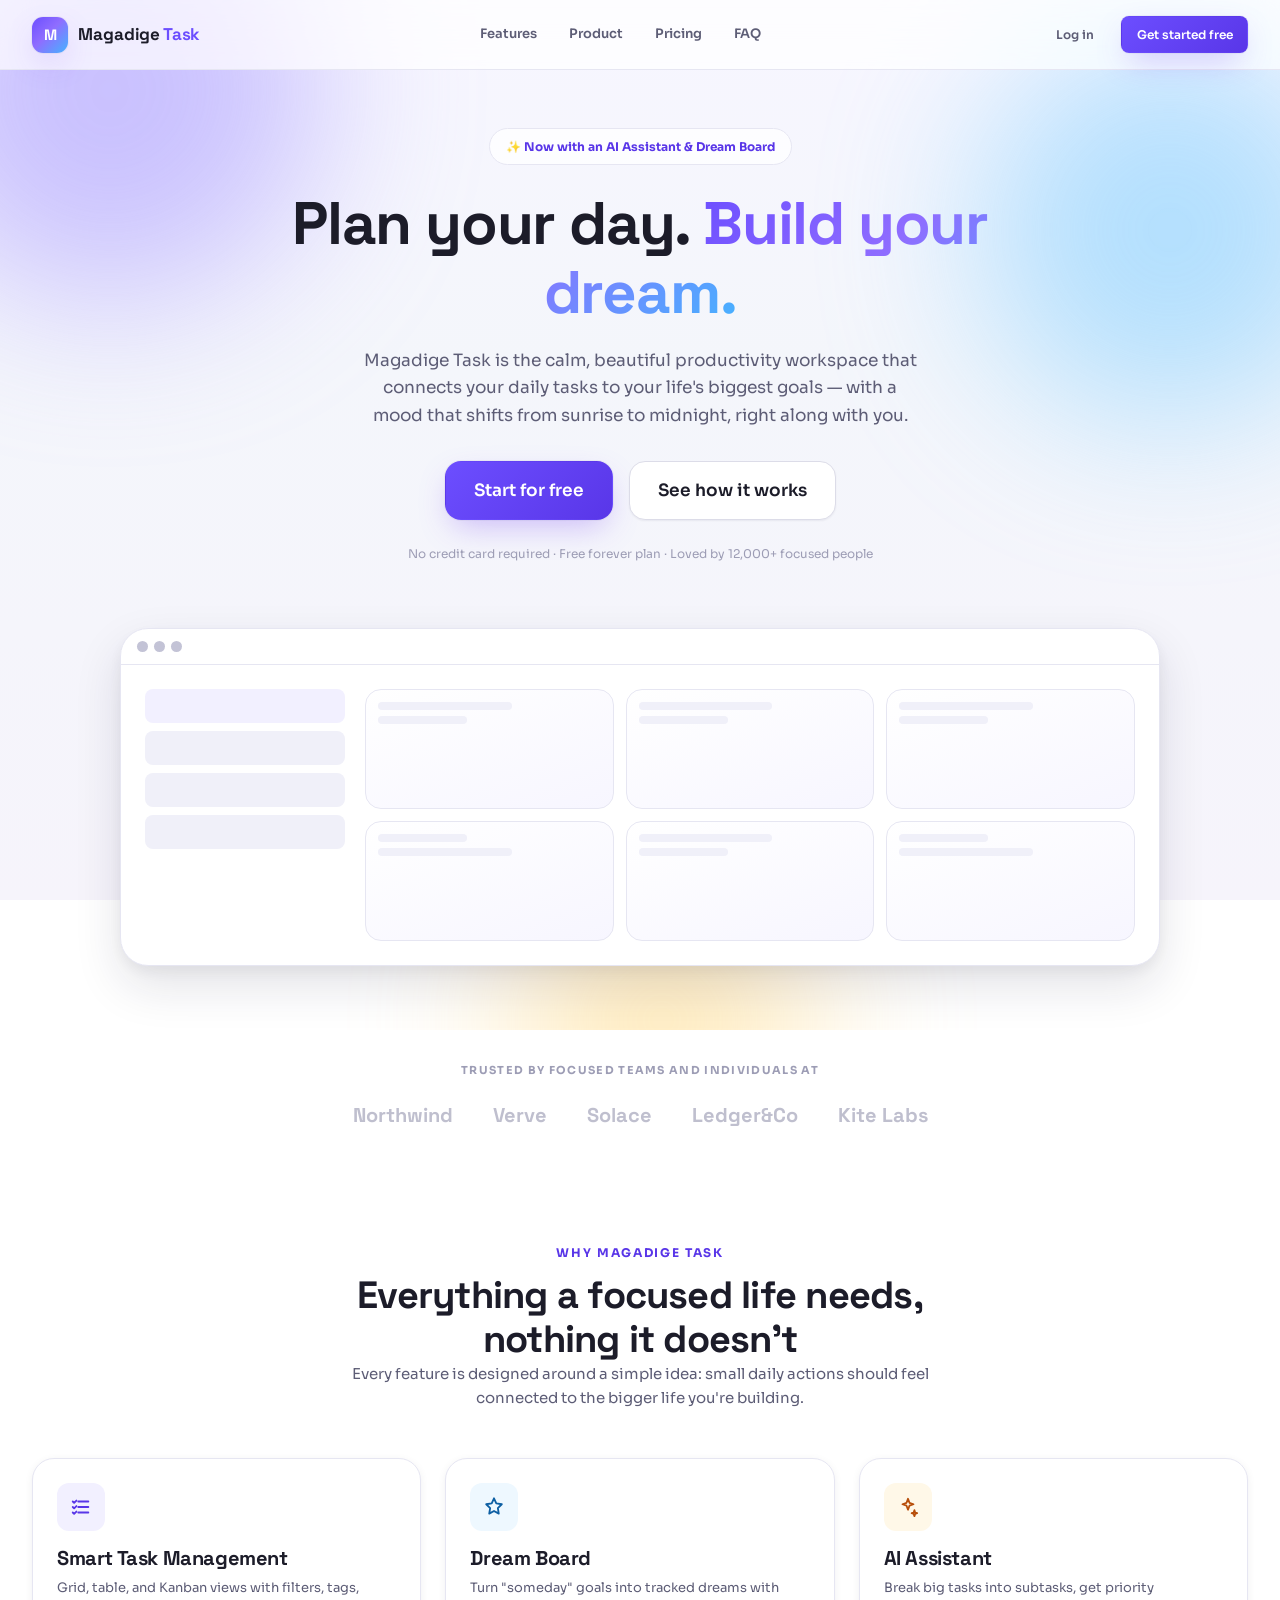
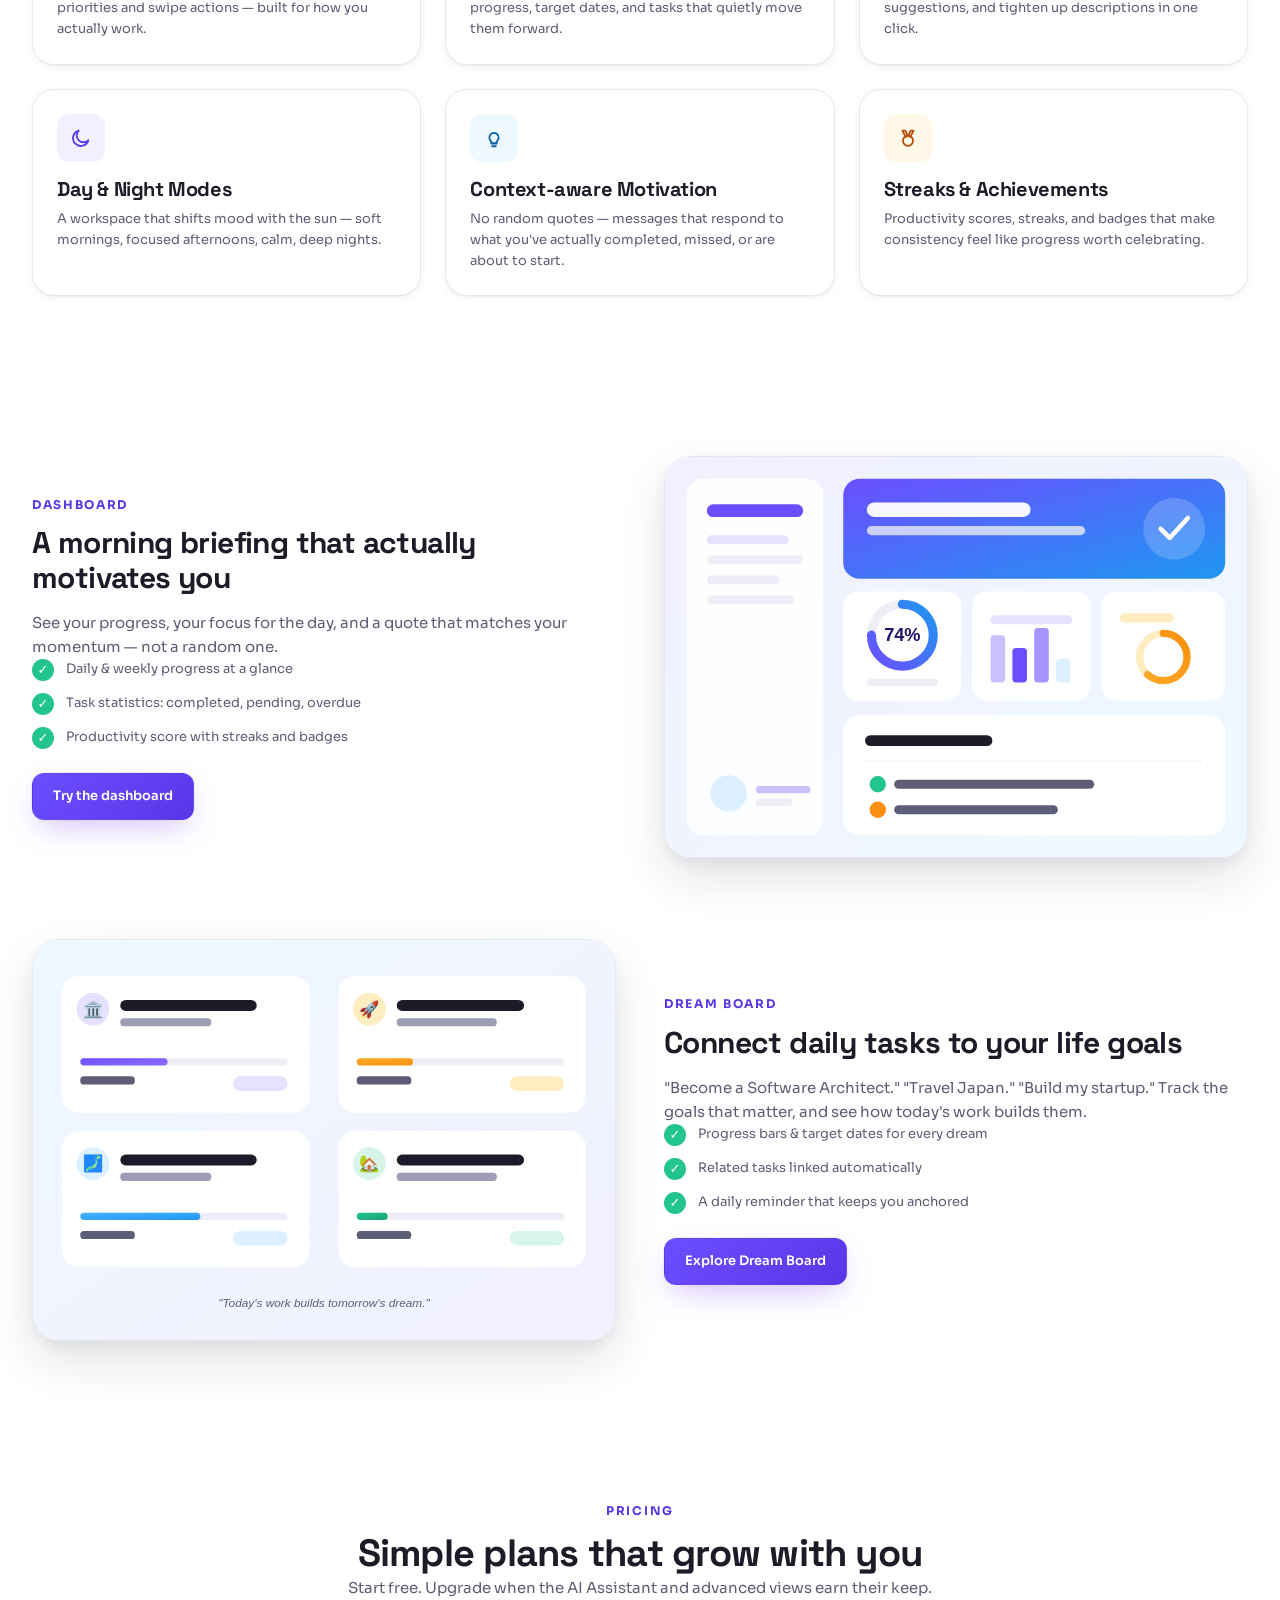
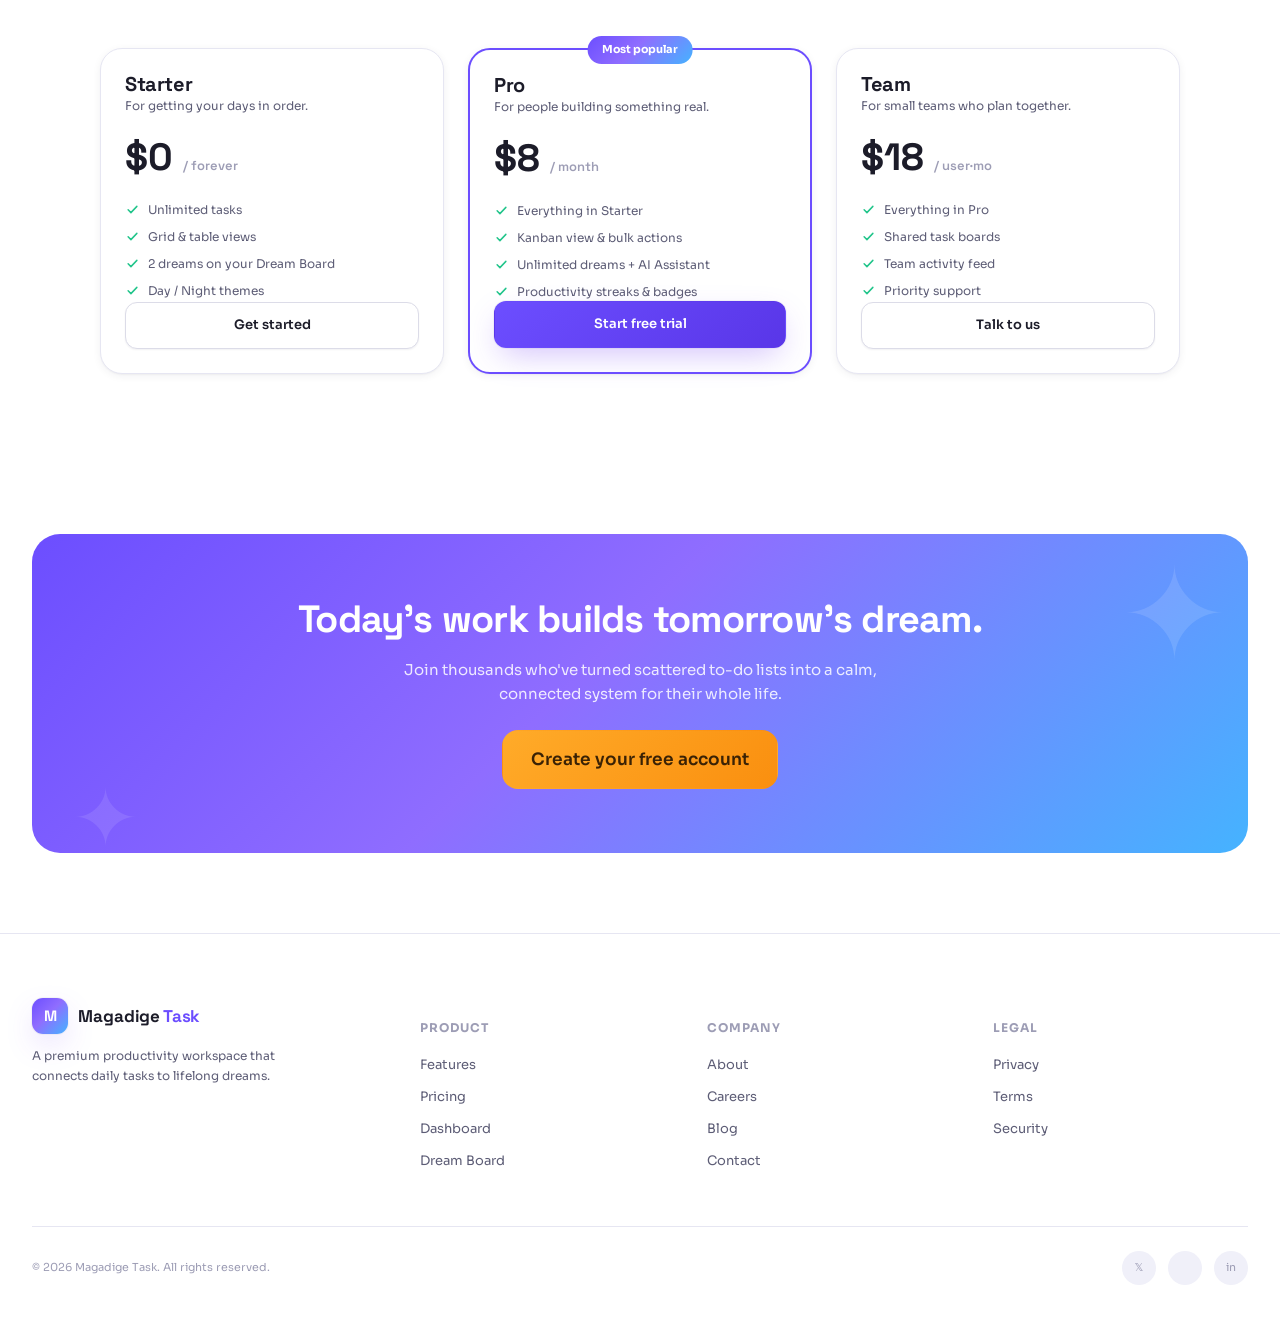
==== commit 183c0bcb: "Admin part" ====
--- a/To do web - front end/index.html
+++ b/To do web - front end/index.html
@@ -263,6 +263,7 @@
 </footer>
 
 <script src="js/icons.js"></script>
+<script src="js/seasonal.js"></script>
 <script src="js/landing.js"></script>
 </body>
 </html>
